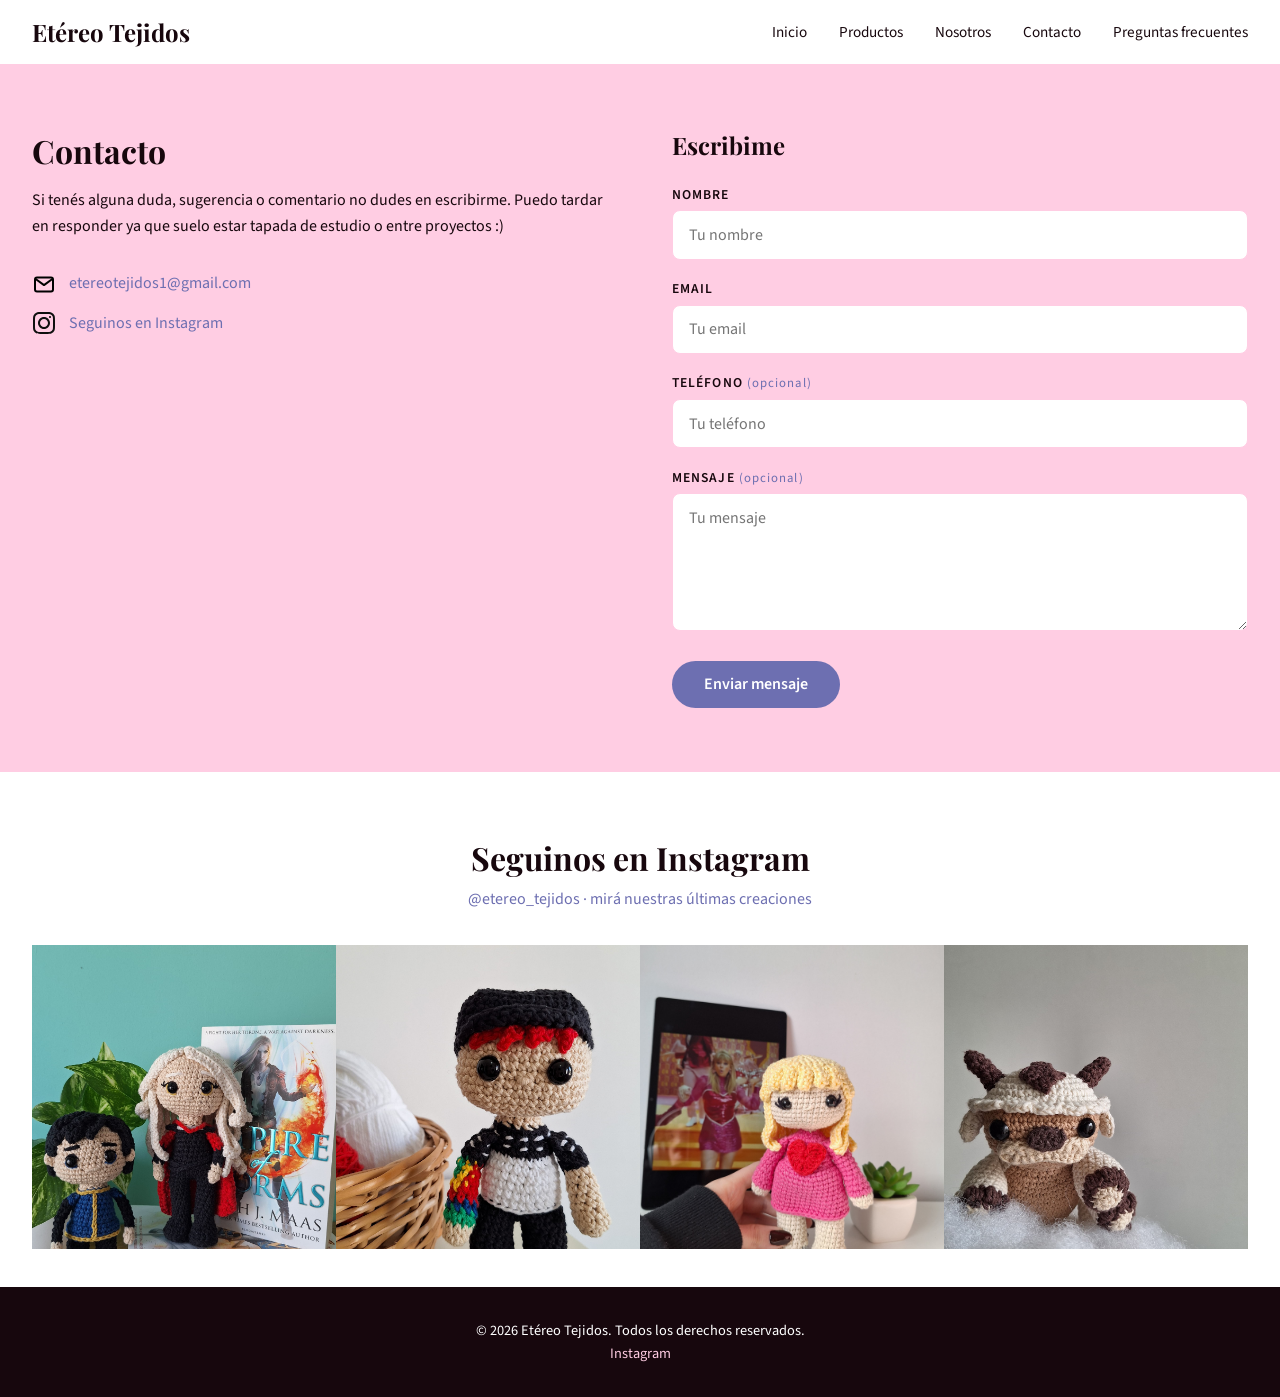
==== pages/contacto.html @ 52d7520b "Add files via upload" ====
<!DOCTYPE html>
<html lang="es">
<head>
    <meta charset="UTF-8">
    <meta name="viewport" content="width=device-width, initial-scale=1.0">
    <title>Contacto | Etéreo Tejidos</title>
    <link rel="stylesheet" href="../styles/styles.css">
</head>
<body>

    <header>
        <h1>Etéreo Tejidos</h1>
        <nav>
            <ul>
                <li><a href="../index.html">Inicio</a></li>
                <li><a href="./productos.html">Productos</a></li>
                <li><a href="./about.html">Nosotros</a></li>
                <li><a href="./contacto.html">Contacto</a></li>
                <li><a href="./faq.html">Preguntas frecuentes</a></li>
            </ul>
        </nav>
    </header>

    <main>


        <section class="contacto-contenido">

            <article class="contacto-info">
                <h2>Contacto</h2>
                <p>Si tenés alguna duda, sugerencia o comentario no dudes en escribirme. Puedo tardar en responder ya que suelo estar tapada de estudio o entre proyectos :)</p>
                <ul>
                    <li>
                        <img src="../assets/img/icono-mail.svg" alt="Ícono de correo electrónico">
                        <a href="mailto:etereotejidos1@gmail.com">etereotejidos1@gmail.com</a>
                    </li>
                    <li>
                        <img src="../assets/img/icono-instagram.svg" alt="Ícono de Instagram">
                        <a href="https://www.instagram.com/etereo_tejidos/" target="_blank" rel="noopener noreferrer">Seguinos en Instagram</a>
                    </li>
                </ul>
            </article>

            <article class="contacto-form">
                <h3>Escribime</h3>
                <form action="#" method="POST">
                    <label for="nombre">Nombre</label>
                    <input type="text" id="nombre" name="nombre" placeholder="Tu nombre" required>

                    <label for="email">Email</label>
                    <input type="email" id="email" name="email" placeholder="Tu email" required>

                    <label for="telefono">Teléfono <span>(opcional)</span></label>
                    <input type="tel" id="telefono" name="telefono" placeholder="Tu teléfono">

                    <label for="mensaje">Mensaje <span>(opcional)</span></label>
                    <textarea id="mensaje" name="mensaje" rows="5" placeholder="Tu mensaje"></textarea>

                    <button type="submit">Enviar mensaje</button>
                </form>
            </article>

        </section>


        <section class="seccion-instagram">
            <article>
                <h2>Seguinos en Instagram</h2>
                <p><a href="https://www.instagram.com/etereo_tejidos/" target="_blank" rel="noopener noreferrer">@etereo_tejidos</a> · mirá nuestras últimas creaciones</p>

                <div class="instagram-grid">
                    <article>
                        <a href="https://www.instagram.com/reel/DXNbcDFDBw8/?utm_source=ig_web_copy_link&igsh=NTc4MTIwNjQ2YQ==" target="_blank" rel="noopener noreferrer">
                            <figure>
                                <img src="../assets/img/ig-post-1.jpg" alt="Posteo de Instagram de Etéreo Tejidos">
                            </figure>
                        </a>
                    </article>

                    <article>
                        <a href="https://www.instagram.com/reel/DIkQFXWsaHO/?utm_source=ig_web_copy_link&igsh=NTc4MTIwNjQ2YQ==" target="_blank" rel="noopener noreferrer">
                            <figure>
                                <img src="../assets/img/ig-post-2.jpg" alt="Posteo de Instagram de Etéreo Tejidos">
                            </figure>
                        </a>
                    </article>

                    <article>
                        <a href="https://www.instagram.com/reel/DHWIsgWRXiQ/?utm_source=ig_web_copy_link&igsh=NTc4MTIwNjQ2YQ==" target="_blank" rel="noopener noreferrer">
                            <figure>
                                <img src="../assets/img/ig-post-3.jpg" alt="Posteo de Instagram de Etéreo Tejidos">
                            </figure>
                        </a>
                    </article>

                    <article>
                        <a href="https://www.instagram.com/etereo_tejidos/reel/DDe9l4NRICn/" target="_blank" rel="noopener noreferrer">
                            <figure>
                                <img src="../assets/img/ig-post-4.jpg" alt="Posteo de Instagram de Etéreo Tejidos">
                            </figure>
                        </a>
                    </article>
                </div>

            </article>
        </section>

    </main>

    <footer>
        <p>© 2026 Etéreo Tejidos. Todos los derechos reservados.</p>
        <p>
            <a href="https://www.instagram.com/etereo_tejidos/" target="_blank" rel="noopener noreferrer">Instagram</a>
        </p>
    </footer>

</body>
</html>
---- styles/styles.css ----
@import url('https://fonts.googleapis.com/css2?family=Playfair+Display:ital,wght@0,400;0,700;1,400&display=swap');
@import url('https://fonts.googleapis.com/css2?family=Source+Sans+3:wght@400;600&display=swap');


/*BASE / RESET*/

* {
    margin: 0;
    padding: 0;
    box-sizing: border-box;
}

body {
    font-family: "Source Sans 3", sans-serif;
    font-weight: 400;
    background-color: #ffffff;
    color: #17070d;
    overflow-x: hidden
}

/*VARIABLES GLOBALES*/

:root {
    --line-height-base: 1.6;
    --color-primario: #17070d;
    --color-secundario: #6d6fb1;
    --color-acento: #ffcde3;
}


/*JERARQUÍA TIPOGRÁFICA*/

h1 {
    font-family: "Playfair Display", serif;
    font-weight: 700;
    color: #17070d;
    font-size: 2.5rem;
}

h2 {
    font-family: "Playfair Display", serif;
    font-weight: 700;
    color: #17070d;
    font-size: 2rem;
}

h3 {
    font-family: "Playfair Display", serif;
    font-weight: 700;
    color: #17070d;
    font-size: 1.5rem;
}

h4 {
    font-family: "Source Sans 3", sans-serif;
    font-weight: 600;
    color: #17070d;
    font-size: 1.2rem;
}

p {
    font-family: "Source Sans 3", sans-serif;
    font-weight: 400;
    font-size: 1rem;
    line-height: var(--line-height-base);
}

a {
    color: #6d6fb1;
    text-decoration: none;
}

a:hover {
    color: #17070d;
}


/*HEADER Y NAV*/

header {
    background-color: #ffffff;
    padding: 1rem 2rem;
    border-bottom: 1px solid #ffcde3;
    display: flex;
    justify-content: space-between;
    align-items: center;
}

header h1 {
    font-family: "Playfair Display", serif;
    font-size: 1.5rem;
    color: #17070d;
}

nav ul {
    list-style: none;
    display: flex;
    gap: 2rem;
}

nav ul li a {
    font-family: "Source Sans 3", sans-serif;
    font-size: 0.95rem;
    font-weight: 400;
    color: #17070d;
    text-decoration: none;
    transition: color 0.3s ease;
}

nav ul li a:hover {
    color: #6d6fb1;
}


/*HERO*/

.hero {
    padding: 0;
}

.hero img {
    width: 100%;
    height: auto;
    display: block;
}


/*SECCIONES GENERALES*/

section {
    padding: 4rem 2rem;
}

.seccion-acento {
    background-color: #ffcde3;
}



/* CARDS DE PRODUCTOS*/

.titulo-destacados {
    color: #17070d;
    margin-bottom: 2rem;
}

.productos-intro {
    background-color: #ffcde3;
    padding: 1rem 1.5rem;
    border-radius: 0.5rem;
    box-shadow: 0 4px 16px rgba(23, 7, 13, 0.1);
    margin-bottom: 3rem;
    color: #17070d !important;
}

.productos-intro a {
    color: #17070d;
}

.card {
    background-color: #ffffff;
    border-radius: 1rem;
    box-shadow: 0 4px 16px rgba(23, 7, 13, 0.1);
    overflow: hidden;
    transition: transform 0.3s ease, box-shadow 0.3s ease;
}

.card:hover {
    transform: translateY(-4px);
    box-shadow: 0 8px 24px rgba(23, 7, 13, 0.15);
}

.card img {
    width: 100%;
    height: 220px;
    object-fit: cover;
}

.card figcaption {
    font-size: 0.85rem;
    color: #17070d;
    font-weight: 600;
    text-transform: uppercase;
    letter-spacing: 0.05em;
    padding: 0.8rem 1.2rem 0 1.2rem;
}

.card-info {
    padding: 1rem 1.2rem;
}

.card-info h4 {
    font-family: "Playfair Display", serif;
    font-weight: 700;
    font-size: 1.3rem;
    margin-bottom: 0.4rem;
}

.card-info p.descripcion {
    color: #17070d;
    font-weight: 400;
    margin-top: 0.5rem;
}

.card-info p.precio {
    color: #6d6fb1;
    font-weight: 600;
    margin-top: 0.5rem;
}

.card-figura {
    position: relative;
}

.card-figura img {
    width: 100%;
    height: 220px;
    object-fit: cover;
    transition: opacity 0.4s ease;
}

.card-figura .img-hover {
    position: absolute;
    top: 0;
    left: 0;
    opacity: 0;
}

.card:hover .img-hover {
    opacity: 1;
}

.card:hover .img-principal {
    opacity: 0;
}

.ver-mas {
    text-align: center;
    margin-top: 2rem;
}


/*VIDEO*/

.seccion-video {
    display: flex;
    justify-content: center;
    padding: 4rem 2rem;
}

.seccion-video video {
    width: 75%;
    border-radius: 1rem;
}


/*FOOTER*/

footer {
    background-color: #17070d;
    color: #ffffff;
    text-align: center;
    padding: 2rem;
}

footer p {
    color: #ffffff;
    font-size: 0.9rem;
}

footer a {
    color: #ffcde3;
}

footer a:hover {
    color: #ffffff;
}





/*FEED INSTAGRAM*/

.seccion-instagram {
    padding: 4rem 2rem 0 2rem;
    text-align: center;
    background-color: #ffffff;
}

.seccion-instagram h2 {
    margin-bottom: 0.5rem;
}

.seccion-instagram > article > p {
    color: #6d6fb1;
    margin-bottom: 2rem;
}

.instagram-grid {
    display: grid;
    grid-template-columns: repeat(4, 1fr);
    gap: 0;
    margin-bottom: 2rem;
}

.instagram-grid article figure {
    overflow: hidden;
    border-radius: 0;
}

.instagram-grid article figure img {
    width: 100%;
    aspect-ratio: 1/1;
    object-fit: cover;
    transition: transform 0.3s ease;
}

.instagram-grid article figure img:hover {
    transform: scale(1.05);
}

.instagram-grid a {
    display: block;
}

.btn-instagram {
    display: inline-block;
    padding: 0.8rem 2rem;
    background-color: #6d6fb1;
    color: #ffffff;
    border-radius: 2rem;
    font-family: "Source Sans 3", sans-serif;
    font-weight: 600;
    transition: background-color 0.3s ease;
}

.btn-instagram:hover {
    background-color: #17070d;
    color: #ffffff;
}

.btn-ver-mas {
    display: inline-block;
    text-align: center;
    padding: 0.5rem 1.5rem;
    background-color: #6d6fb1;
    color: #ffffff;
    border-radius: 2rem;
    font-family: "Source Sans 3", sans-serif;
    font-weight: 600;
    font-size: 0.9rem;
    transition: background-color 0.3s ease;
}

.btn-ver-mas:hover {
    background-color: #17070d;
    color: #ffffff;
}



/*ABOUT*/

.about-hero {
    display: flex;
    flex-direction: row;
    align-items: center;
    gap: 3rem;
    padding: 4rem 2rem;
    background-color: #ffcde3;
}

.about-hero-texto {
    flex: 1;
}

.about-hero-texto h2 {
    margin-bottom: 1rem;
}

.about-hero-imagen {
    flex: 1;
}

.about-hero-imagen img {
    width: 100%;
    border-radius: 1rem;
    object-fit: cover;
}

.about-hero-texto p {
    margin-bottom: 1rem;
}

.about-cta {
    margin-top: 1.5rem;
    padding: 1rem 1.5rem;
    background-color: #ffffff;
    border-radius: 0.5rem;
    font-weight: 600;
    color: #17070d;
    text-align: center;
}

.about-hero-imagen figcaption {
    text-align: center;
    font-style: italic;
    font-size: 0.85rem;
    color: #6d6fb1;
    margin-top: 0.5rem;
}



/*CONTACTO*/

.contacto-contenido {
    display: flex;
    flex-direction: row;
    gap: 4rem;
    align-items: flex-start;
    padding: 4rem 2rem;
    background-color: #ffcde3;
}

.contacto-info {
    flex: 1;
}

.contacto-info h2 {
    margin-bottom: 1rem;
}

.contacto-info p {
    margin-bottom: 2rem;
    color: #17070d;
}

.contacto-info ul {
    list-style: none;
    display: flex;
    flex-direction: column;
    gap: 1rem;
}

.contacto-info ul li {
    display: flex;
    align-items: center;
    gap: 0.8rem;
}

.contacto-info ul li img {
    width: 24px;
    height: 24px;
}

.contacto-form {
    flex: 1;
}

.contacto-form h3 {
    margin-bottom: 1.5rem;
}

.contacto-form label {
    display: block;
    font-size: 0.85rem;
    font-weight: 600;
    letter-spacing: 0.08em;
    text-transform: uppercase;
    color: #17070d;
    margin-bottom: 0.4rem;
    margin-top: 1.2rem;
}

.contacto-form label span {
    font-weight: 400;
    text-transform: none;
    font-size: 0.8rem;
    color: #6d6fb1;
}

.contacto-form input,
.contacto-form textarea {
    width: 100%;
    padding: 0.8rem 1rem;
    border: 1px solid #ffcde3;
    border-radius: 0.5rem;
    font-family: "Source Sans 3", sans-serif;
    font-size: 1rem;
    color: #17070d;
    background-color: #ffffff;
    outline: none;
    transition: border-color 0.3s ease;
}

.contacto-form input:focus,
.contacto-form textarea:focus {
    border-color: #6d6fb1;
}

.contacto-form button {
    margin-top: 1.5rem;
    padding: 0.8rem 2rem;
    background-color: #6d6fb1;
    color: #ffffff;
    border: none;
    border-radius: 2rem;
    font-family: "Source Sans 3", sans-serif;
    font-weight: 600;
    font-size: 1rem;
    cursor: pointer;
    transition: background-color 0.3s ease;
}

.contacto-form button:hover {
    background-color: #17070d;
}




/*FAQ*/

.faq-contenido {
    padding: 4rem 2rem;
    max-width: 800px;
    margin: 0 auto;
}

.faq-contenido h2 {
    margin-bottom: 0.5rem;
}

.faq-contenido > article > p {
    margin-bottom: 2rem;
    color: #17070d;
}

.faq-contacto {
    color: var(--color-primario);
}

.faq-contacto a {
    color: var(--color-primario);
}

.faq-contacto a:hover {
    color: var(--color-acento);
}

.faq-categoria {
    margin-bottom: 2.5rem;
}

.faq-categoria h3 {
    margin-bottom: 1rem;
    padding-bottom: 0.5rem;
    border-bottom: 1px solid #ffcde3;
}

details {
    border-left: 3px solid var(--color-acento);
    padding: 1rem 1.2rem;
    margin-bottom: 0.8rem;
    background-color: #ffffff;
    border-radius: 0 0.5rem 0.5rem 0;
}

details[open] {
    background-color: #fff8fb;
}

summary {
    font-family: "Source Sans 3", sans-serif;
    font-weight: 700;
    font-size: 1rem;
    color: #17070d;
    cursor: pointer;
    list-style: none;
    display: flex;
    justify-content: space-between;
    align-items: center;
}

summary::after {
    content: '+';
    font-size: 1.2rem;
    color: var(--color-primario);
    transition: transform 0.3s ease;
}

details[open] summary::after {
    content: '−';
}

details p {
    margin-top: 0.8rem;
    color: #17070d;
    line-height: 1.6;
}

details p + p {
    margin-top: 0.5rem;
}






/*PRODUCTOS*/

.productos-contenido {
    padding: 4rem 4rem;
}

.productos-contenido h2 {
    margin-bottom: 0.5rem;
}

.productos-contenido > article > p {
    margin-bottom: 3rem;
    color: #6d6fb1;
}

.productos-categoria {
    margin-bottom: 3rem;
}

.productos-categoria h3 {
    margin-bottom: 1rem;
    padding-bottom: 0.5rem;
    border-bottom: 1px solid #ffcde3;
}

.productos-grid {
    display: grid;
    grid-template-columns: repeat(2, 1fr);
    gap: 1.5rem;
}

@media (min-width: 768px) {
    .productos-grid {
        grid-template-columns: repeat(4, 1fr);
    }
}

.btn-consulta {
    display: block;
    text-align: center;
    margin-top: 0.8rem;
    padding: 0.5rem 1.2rem;
    background-color: #6d6fb1;
    color: #ffffff;
    border-radius: 2rem;
    font-family: "Source Sans 3", sans-serif;
    font-weight: 600;
    font-size: 0.9rem;
    transition: background-color 0.3s ease;
}

.btn-consulta:hover {
    background-color: #17070d;
    color: #ffffff;
}
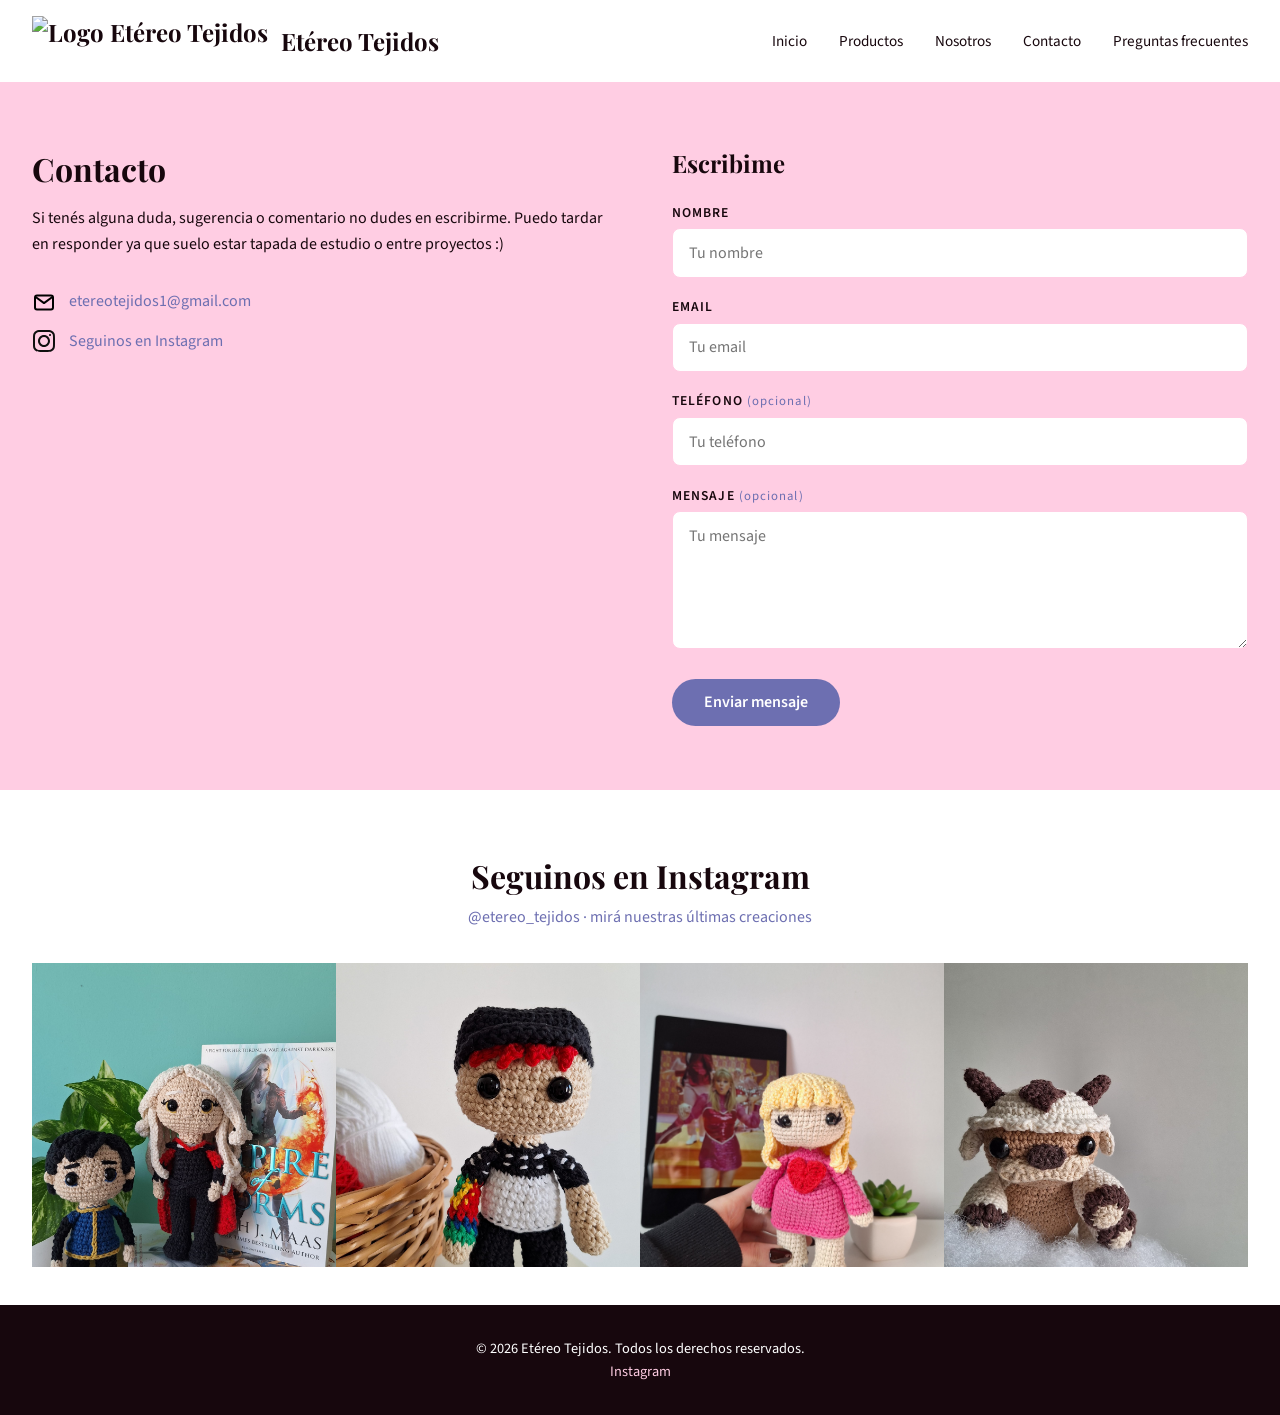
==== commit 75986767: "Ajusta layout contacto para mobile-first Updated the contacto.html file to improve structure and sem" ====
--- a/pages/contacto.html
+++ b/pages/contacto.html
@@ -1,118 +1,196 @@
-<!DOCTYPE html>
+<!doctype html>
 <html lang="es">
-<head>
-    <meta charset="UTF-8">
-    <meta name="viewport" content="width=device-width, initial-scale=1.0">
+  <head>
+    <meta charset="UTF-8" />
+    <meta name="viewport" content="width=device-width, initial-scale=1.0" />
     <title>Contacto | Etéreo Tejidos</title>
-    <link rel="stylesheet" href="../styles/styles.css">
-</head>
-<body>
+    <link rel="icon" type="image/png" href="../assets/img/logo.svg" />
+    <link rel="stylesheet" href="../styles/styles.css" />
+  </head>
 
+  <body>
     <header>
-        <h1>Etéreo Tejidos</h1>
-        <nav>
-            <ul>
-                <li><a href="../index.html">Inicio</a></li>
-                <li><a href="./productos.html">Productos</a></li>
-                <li><a href="./about.html">Nosotros</a></li>
-                <li><a href="./contacto.html">Contacto</a></li>
-                <li><a href="./faq.html">Preguntas frecuentes</a></li>
-            </ul>
-        </nav>
+      <h1>
+        <a href="../index.html">
+          <img src="../assets/img/logo.svg" alt="Logo Etéreo Tejidos" />
+          Etéreo Tejidos
+        </a>
+      </h1>
+      <nav>
+        <ul>
+          <li><a href="../index.html">Inicio</a></li>
+          <li><a href="./productos.html">Productos</a></li>
+          <li><a href="./about.html">Nosotros</a></li>
+          <li><a href="./contacto.html">Contacto</a></li>
+          <li><a href="./faq.html">Preguntas frecuentes</a></li>
+        </ul>
+      </nav>
     </header>
 
     <main>
+      <section class="contacto-contenido">
+        <article class="contacto-info">
+          <h2>Contacto</h2>
+          <p>
+            Si tenés alguna duda, sugerencia o comentario no dudes en
+            escribirme. Puedo tardar en responder ya que suelo estar tapada de
+            estudio o entre proyectos :)
+          </p>
+          <ul>
+            <li>
+              <img
+                src="../assets/img/icono-mail.svg"
+                alt="Ícono de correo electrónico"
+              />
+              <a href="mailto:etereotejidos1@gmail.com"
+                >etereotejidos1@gmail.com</a
+              >
+            </li>
+            <li>
+              <img
+                src="../assets/img/icono-instagram.svg"
+                alt="Ícono de Instagram"
+              />
+              <a
+                href="https://www.instagram.com/etereo_tejidos/"
+                target="_blank"
+                rel="noopener noreferrer"
+                >Seguinos en Instagram</a
+              >
+            </li>
+          </ul>
+        </article>
 
+        <article class="contacto-form">
+          <h3>Escribime</h3>
+          <form action="#" method="POST">
+            <label for="nombre">Nombre</label>
+            <input
+              type="text"
+              id="nombre"
+              name="nombre"
+              placeholder="Tu nombre"
+              required
+            />
 
-        <section class="contacto-contenido">
+            <label for="email">Email</label>
+            <input
+              type="email"
+              id="email"
+              name="email"
+              placeholder="Tu email"
+              required
+            />
 
-            <article class="contacto-info">
-                <h2>Contacto</h2>
-                <p>Si tenés alguna duda, sugerencia o comentario no dudes en escribirme. Puedo tardar en responder ya que suelo estar tapada de estudio o entre proyectos :)</p>
-                <ul>
-                    <li>
-                        <img src="../assets/img/icono-mail.svg" alt="Ícono de correo electrónico">
-                        <a href="mailto:etereotejidos1@gmail.com">etereotejidos1@gmail.com</a>
-                    </li>
-                    <li>
-                        <img src="../assets/img/icono-instagram.svg" alt="Ícono de Instagram">
-                        <a href="https://www.instagram.com/etereo_tejidos/" target="_blank" rel="noopener noreferrer">Seguinos en Instagram</a>
-                    </li>
-                </ul>
+            <label for="telefono">Teléfono <span>(opcional)</span></label>
+            <input
+              type="tel"
+              id="telefono"
+              name="telefono"
+              placeholder="Tu teléfono"
+            />
+
+            <label for="mensaje">Mensaje <span>(opcional)</span></label>
+            <textarea
+              id="mensaje"
+              name="mensaje"
+              rows="5"
+              placeholder="Tu mensaje"
+            ></textarea>
+
+            <button type="submit">Enviar mensaje</button>
+          </form>
+        </article>
+      </section>
+
+      <section class="seccion-instagram">
+        <article>
+          <h2>Seguinos en Instagram</h2>
+          <p>
+            <a
+              href="https://www.instagram.com/etereo_tejidos/"
+              target="_blank"
+              rel="noopener noreferrer"
+              >@etereo_tejidos</a
+            >
+            · mirá nuestras últimas creaciones
+          </p>
+
+          <div class="instagram-grid">
+            <article>
+              <a
+                href="https://www.instagram.com/reel/DXNbcDFDBw8/?utm_source=ig_web_copy_link&igsh=NTc4MTIwNjQ2YQ=="
+                target="_blank"
+                rel="noopener noreferrer"
+              >
+                <figure>
+                  <img
+                    src="../assets/img/ig-post-1.jpg"
+                    alt="Posteo de Instagram de Etéreo Tejidos"
+                  />
+                </figure>
+              </a>
             </article>
 
-            <article class="contacto-form">
-                <h3>Escribime</h3>
-                <form action="#" method="POST">
-                    <label for="nombre">Nombre</label>
-                    <input type="text" id="nombre" name="nombre" placeholder="Tu nombre" required>
-
-                    <label for="email">Email</label>
-                    <input type="email" id="email" name="email" placeholder="Tu email" required>
-
-                    <label for="telefono">Teléfono <span>(opcional)</span></label>
-                    <input type="tel" id="telefono" name="telefono" placeholder="Tu teléfono">
-
-                    <label for="mensaje">Mensaje <span>(opcional)</span></label>
-                    <textarea id="mensaje" name="mensaje" rows="5" placeholder="Tu mensaje"></textarea>
-
-                    <button type="submit">Enviar mensaje</button>
-                </form>
+            <article>
+              <a
+                href="https://www.instagram.com/reel/DIkQFXWsaHO/?utm_source=ig_web_copy_link&igsh=NTc4MTIwNjQ2YQ=="
+                target="_blank"
+                rel="noopener noreferrer"
+              >
+                <figure>
+                  <img
+                    src="../assets/img/ig-post-2.jpg"
+                    alt="Posteo de Instagram de Etéreo Tejidos"
+                  />
+                </figure>
+              </a>
             </article>
 
-        </section>
+            <article>
+              <a
+                href="https://www.instagram.com/reel/DHWIsgWRXiQ/?utm_source=ig_web_copy_link&igsh=NTc4MTIwNjQ2YQ=="
+                target="_blank"
+                rel="noopener noreferrer"
+              >
+                <figure>
+                  <img
+                    src="../assets/img/ig-post-3.jpg"
+                    alt="Posteo de Instagram de Etéreo Tejidos"
+                  />
+                </figure>
+              </a>
+            </article>
 
-
-        <section class="seccion-instagram">
             <article>
-                <h2>Seguinos en Instagram</h2>
-                <p><a href="https://www.instagram.com/etereo_tejidos/" target="_blank" rel="noopener noreferrer">@etereo_tejidos</a> · mirá nuestras últimas creaciones</p>
-
-                <div class="instagram-grid">
-                    <article>
-                        <a href="https://www.instagram.com/reel/DXNbcDFDBw8/?utm_source=ig_web_copy_link&igsh=NTc4MTIwNjQ2YQ==" target="_blank" rel="noopener noreferrer">
-                            <figure>
-                                <img src="../assets/img/ig-post-1.jpg" alt="Posteo de Instagram de Etéreo Tejidos">
-                            </figure>
-                        </a>
-                    </article>
-
-                    <article>
-                        <a href="https://www.instagram.com/reel/DIkQFXWsaHO/?utm_source=ig_web_copy_link&igsh=NTc4MTIwNjQ2YQ==" target="_blank" rel="noopener noreferrer">
-                            <figure>
-                                <img src="../assets/img/ig-post-2.jpg" alt="Posteo de Instagram de Etéreo Tejidos">
-                            </figure>
-                        </a>
-                    </article>
-
-                    <article>
-                        <a href="https://www.instagram.com/reel/DHWIsgWRXiQ/?utm_source=ig_web_copy_link&igsh=NTc4MTIwNjQ2YQ==" target="_blank" rel="noopener noreferrer">
-                            <figure>
-                                <img src="../assets/img/ig-post-3.jpg" alt="Posteo de Instagram de Etéreo Tejidos">
-                            </figure>
-                        </a>
-                    </article>
-
-                    <article>
-                        <a href="https://www.instagram.com/etereo_tejidos/reel/DDe9l4NRICn/" target="_blank" rel="noopener noreferrer">
-                            <figure>
-                                <img src="../assets/img/ig-post-4.jpg" alt="Posteo de Instagram de Etéreo Tejidos">
-                            </figure>
-                        </a>
-                    </article>
-                </div>
-
+              <a
+                href="https://www.instagram.com/etereo_tejidos/reel/DDe9l4NRICn/"
+                target="_blank"
+                rel="noopener noreferrer"
+              >
+                <figure>
+                  <img
+                    src="../assets/img/ig-post-4.jpg"
+                    alt="Posteo de Instagram de Etéreo Tejidos"
+                  />
+                </figure>
+              </a>
             </article>
-        </section>
-
+          </div>
+        </article>
+      </section>
     </main>
 
     <footer>
-        <p>© 2026 Etéreo Tejidos. Todos los derechos reservados.</p>
-        <p>
-            <a href="https://www.instagram.com/etereo_tejidos/" target="_blank" rel="noopener noreferrer">Instagram</a>
-        </p>
+      <p>© 2026 Etéreo Tejidos. Todos los derechos reservados.</p>
+      <p>
+        <a
+          href="https://www.instagram.com/etereo_tejidos/"
+          target="_blank"
+          rel="noopener noreferrer"
+          >Instagram</a
+        >
+      </p>
     </footer>
-
-</body>
-</html>+  </body>
+</html>
--- a/styles/styles.css
+++ b/styles/styles.css
@@ -15,7 +15,7 @@
     font-weight: 400;
     background-color: #ffffff;
     color: #17070d;
-    overflow-x: hidden
+    overflow-x: hidden;
 }
 
 /*VARIABLES GLOBALES*/
@@ -83,19 +83,43 @@
     border-bottom: 1px solid #ffcde3;
     display: flex;
     justify-content: space-between;
-    align-items: center;
+    flex-direction: column;
+    align-items: flex-start;
+    gap: 1rem;
 }
 
 header h1 {
+    flex: 0 0 auto;
     font-family: "Playfair Display", serif;
     font-size: 1.5rem;
     color: #17070d;
 }
 
+header h1 a {
+    display: flex;
+    align-items: center;
+    gap: 0.8rem;
+    color: #17070d;
+    text-decoration: none;
+}
+
+header h1 img {
+    height: 50px;
+    width: auto;
+}
+
+header nav {
+    flex: 1;
+    display: flex;
+    justify-content: flex-end;
+    width: 100%;
+}
+
 nav ul {
     list-style: none;
     display: flex;
-    gap: 2rem;
+    flex-direction: column;
+    gap: 0.8rem;
 }
 
 nav ul li a {
@@ -136,21 +160,40 @@
 }
 
 
-
-/* CARDS DE PRODUCTOS*/
+/*CARDS DE PRODUCTOS*/
 
 .titulo-destacados {
     color: #17070d;
     margin-bottom: 2rem;
 }
 
-.productos-intro {
+.productos-destacados {
+    display: flex;
+    flex-direction: column;
+    gap: 1.5rem;
+    width: 100%;
+}
+
+.productos-destacados .card {
+    width: 100%;
+    flex-shrink: 0;
+}
+
+.productos-destacados .card img {
+    height: 250px;
+}
+
+.productos-destacados .card-info {
+    padding: 1.2rem;
+}
+
+main .productos-intro {
     background-color: #ffcde3;
     padding: 1rem 1.5rem;
     border-radius: 0.5rem;
     box-shadow: 0 4px 16px rgba(23, 7, 13, 0.1);
     margin-bottom: 3rem;
-    color: #17070d !important;
+    color: #17070d;
 }
 
 .productos-intro a {
@@ -249,8 +292,35 @@
 }
 
 .seccion-video video {
-    width: 75%;
+    width: 100%;
     border-radius: 1rem;
+}
+
+
+/*SECCIÓN ENVÍOS Y PAGOS*/
+
+.info-grid {
+    display: grid;
+    grid-template-areas:
+        "envio"
+        "pago"
+        "seguridad";
+    gap: 2rem;
+    text-align: center;
+}
+
+.info-grid article {
+    flex: 1;
+}
+
+.info-grid img {
+    width: 48px;
+    height: 48px;
+    margin-bottom: 0.8rem;
+}
+
+.info-grid h4 {
+    margin-bottom: 0.5rem;
 }
 
 
@@ -277,13 +347,10 @@
 }
 
 
-
-
-
 /*FEED INSTAGRAM*/
 
 .seccion-instagram {
-    padding: 4rem 2rem 0 2rem;
+    padding: 4rem 2rem 2rem 2rem;
     text-align: center;
     background-color: #ffffff;
 }
@@ -299,9 +366,10 @@
 
 .instagram-grid {
     display: grid;
-    grid-template-columns: repeat(4, 1fr);
+    grid-template-columns: repeat(2, 1fr);
     gap: 0;
-    margin-bottom: 2rem;
+    margin-bottom: 0;
+    width: 100%;
 }
 
 .instagram-grid article figure {
@@ -359,14 +427,12 @@
 }
 
 
-
 /*ABOUT*/
 
 .about-hero {
     display: flex;
-    flex-direction: row;
-    align-items: center;
-    gap: 3rem;
+    flex-direction: column;
+    gap: 2rem;
     padding: 4rem 2rem;
     background-color: #ffcde3;
 }
@@ -380,11 +446,13 @@
 }
 
 .about-hero-imagen {
-    flex: 1;
+    width: 100%;
 }
 
 .about-hero-imagen img {
-    width: 100%;
+    width: 60%;
+    margin: 0 auto;
+    display: block;
     border-radius: 1rem;
     object-fit: cover;
 }
@@ -412,14 +480,12 @@
 }
 
 
-
 /*CONTACTO*/
 
 .contacto-contenido {
     display: flex;
-    flex-direction: row;
-    gap: 4rem;
-    align-items: flex-start;
+    flex-direction: column;
+    gap: 2rem;
     padding: 4rem 2rem;
     background-color: #ffcde3;
 }
@@ -519,8 +585,6 @@
 }
 
 
-
-
 /*FAQ*/
 
 .faq-contenido {
@@ -536,18 +600,6 @@
 .faq-contenido > article > p {
     margin-bottom: 2rem;
     color: #17070d;
-}
-
-.faq-contacto {
-    color: var(--color-primario);
-}
-
-.faq-contacto a {
-    color: var(--color-primario);
-}
-
-.faq-contacto a:hover {
-    color: var(--color-acento);
 }
 
 .faq-categoria {
@@ -606,14 +658,10 @@
 }
 
 
-
-
-
-
 /*PRODUCTOS*/
 
 .productos-contenido {
-    padding: 4rem 4rem;
+    padding: 4rem 2rem;
 }
 
 .productos-contenido h2 {
@@ -622,7 +670,7 @@
 
 .productos-contenido > article > p {
     margin-bottom: 3rem;
-    color: #6d6fb1;
+    color: #17070d;
 }
 
 .productos-categoria {
@@ -639,12 +687,6 @@
     display: grid;
     grid-template-columns: repeat(2, 1fr);
     gap: 1.5rem;
-}
-
-@media (min-width: 768px) {
-    .productos-grid {
-        grid-template-columns: repeat(4, 1fr);
-    }
 }
 
 .btn-consulta {
@@ -665,3 +707,94 @@
     background-color: #17070d;
     color: #ffffff;
 }
+
+
+
+
+/*    MEDIA QUERIES     */
+
+/* Tablet */
+@media (min-width: 768px) {
+
+    header {
+        flex-direction: row;
+        align-items: center;
+        gap: 0;
+    }
+
+    header nav {
+        width: auto;
+    }
+
+    nav ul {
+        flex-direction: row;
+        gap: 2rem;
+    }
+
+    .productos-destacados {
+        flex-direction: row;
+        flex-wrap: nowrap;
+    }
+
+    .productos-destacados .card {
+        flex: 1 1 0;
+        width: auto;
+    }
+
+    .productos-destacados .card img {
+        height: 280px;
+    }
+    
+    .info-grid {
+        grid-template-areas: "envio pago seguridad";
+        grid-template-columns: 1fr 1fr 1fr;
+    }
+
+    .about-hero {
+        flex-direction: row;
+        align-items: center;
+    }
+
+    .about-hero-imagen {
+        flex: 0 0 35%;
+        width: auto;
+    }
+
+    .about-hero-imagen img {
+        width: 100%;
+    }
+
+    .contacto-contenido {
+        flex-direction: row;
+        gap: 4rem;
+        align-items: flex-start;
+    }
+
+    .seccion-video video {
+        width: 75%;
+    }
+
+    .productos-grid {
+        grid-template-columns: repeat(3, 1fr);
+    }
+}
+
+/* Desktop */
+@media (min-width: 1024px) {
+
+    .instagram-grid {
+        grid-template-columns: repeat(4, 1fr);
+    }
+
+    .productos-grid {
+        grid-template-columns: repeat(4, 1fr);
+    }
+
+    .productos-destacados .card img {
+        height: 320px;
+    }
+
+    .productos-destacados .card-info {
+        min-height: auto;
+    }
+}
